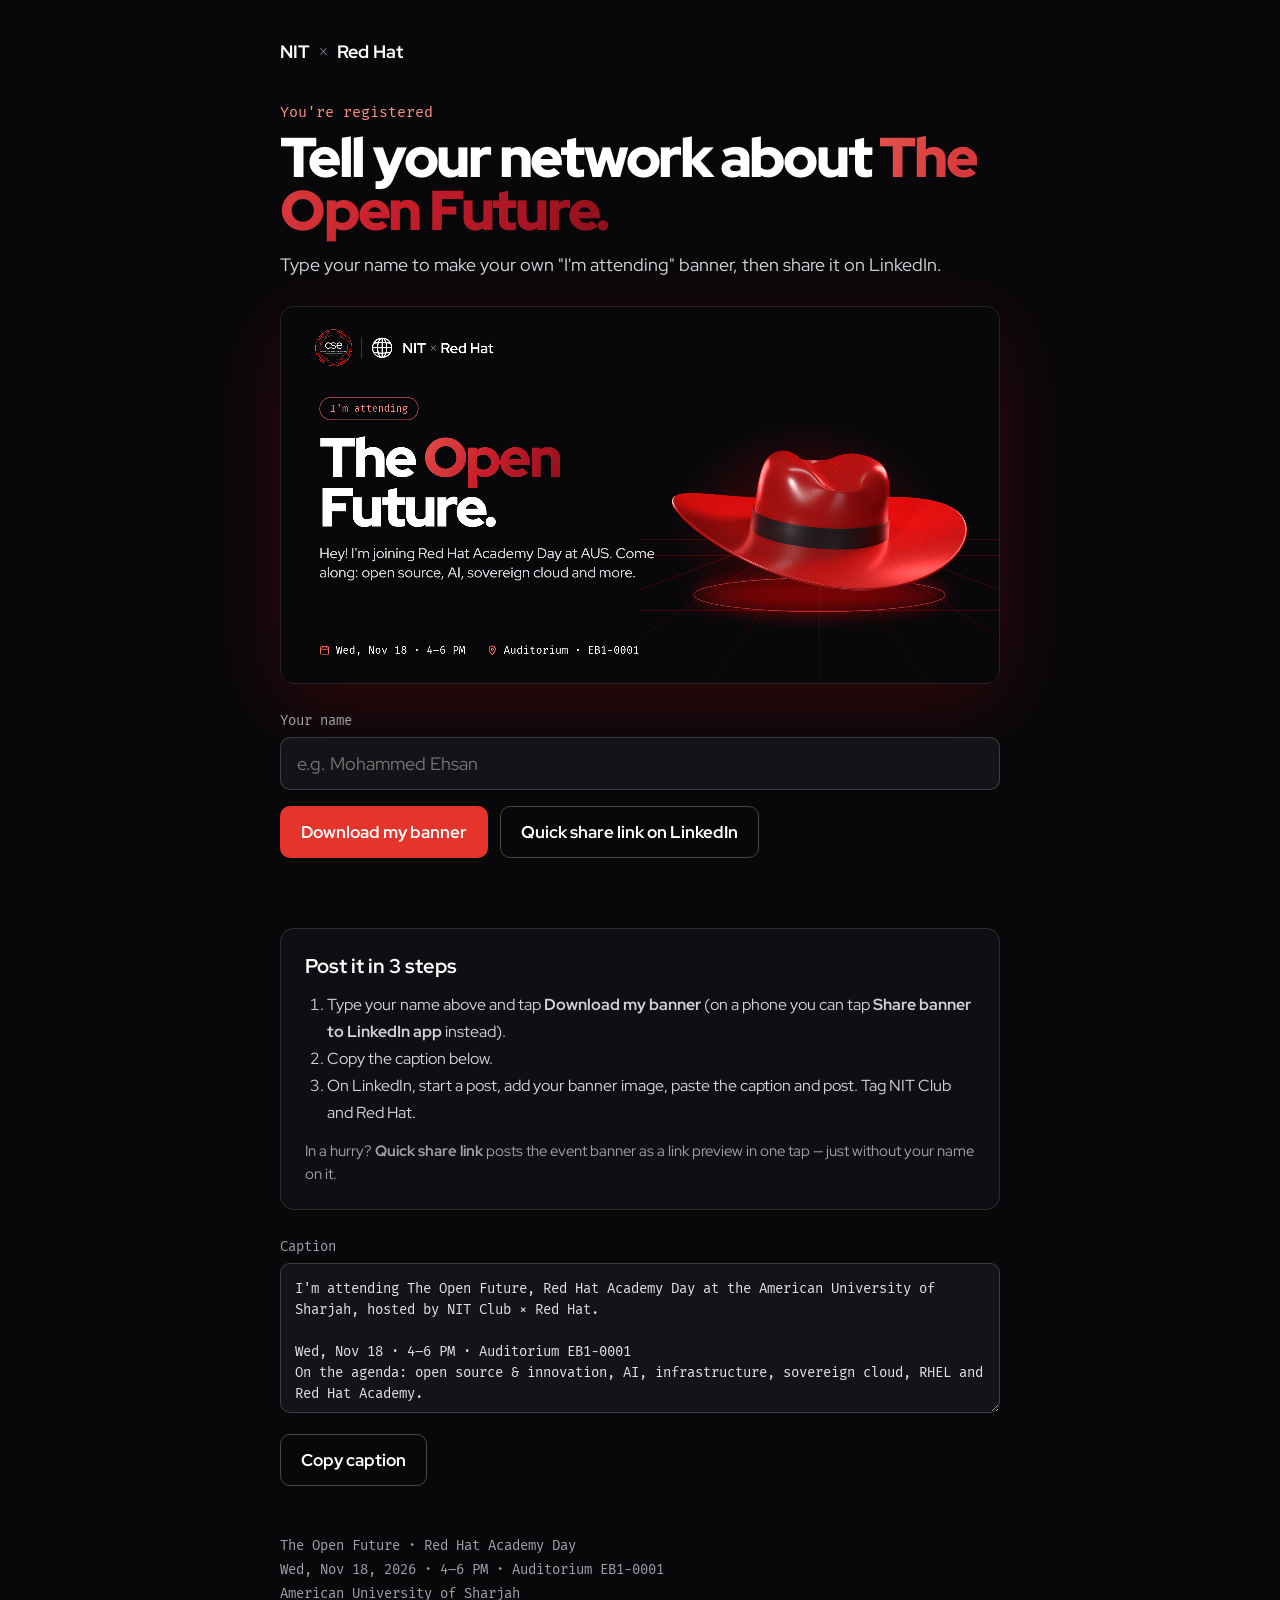
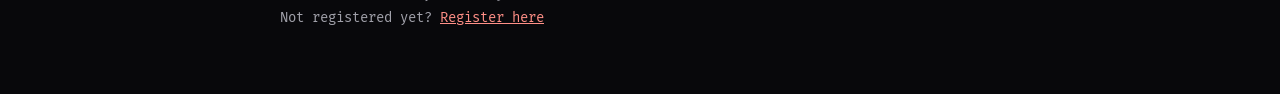
==== pages/the-open-future/index.html @ d4b309a4 "Add The Open Future LinkedIn share page Standalone page at /the-open-future/ with a personalised 'I'" ====
<!doctype html>
<html lang="en">
<head>
<meta charset="utf-8">
<meta name="viewport" content="width=device-width, initial-scale=1">
<title>I'm attending The Open Future at AUS</title>
<meta name="description" content="Red Hat Academy Day at the American University of Sharjah, hosted by NIT Club × Red Hat. Wed, Nov 18, 4–6 PM, Auditorium EB1-0001.">
<meta property="og:type" content="website">
<meta property="og:url" content="https://3hsann.github.io/idea-notebook/the-open-future/">
<meta property="og:title" content="I'm attending The Open Future at AUS">
<meta property="og:description" content="Red Hat Academy Day, hosted by NIT Club × Red Hat. Wed, Nov 18 · 4–6 PM · Auditorium EB1-0001, American University of Sharjah.">
<meta property="og:image" content="https://3hsann.github.io/idea-notebook/the-open-future/banner.png">
<meta property="og:image:width" content="1200">
<meta property="og:image:height" content="627">
<meta property="og:image:alt" content="The Open Future — I'm attending banner with a red fedora">
<meta name="twitter:card" content="summary_large_image">
<meta name="twitter:image" content="https://3hsann.github.io/idea-notebook/the-open-future/banner.png">
<link rel="icon" href="hat.png">
<style>
@font-face{font-family:'Red Hat Display';src:url(fonts/red-hat-display-latin-400-normal.woff2) format('woff2');font-weight:400;font-display:swap}
@font-face{font-family:'Red Hat Display';src:url(fonts/red-hat-display-latin-500-normal.woff2) format('woff2');font-weight:500;font-display:swap}
@font-face{font-family:'Red Hat Display';src:url(fonts/red-hat-display-latin-700-normal.woff2) format('woff2');font-weight:700;font-display:swap}
@font-face{font-family:'Red Hat Display';src:url(fonts/red-hat-display-latin-900-normal.woff2) format('woff2');font-weight:900;font-display:swap}
@font-face{font-family:'Fira Mono';src:url(fonts/fira-mono-latin-400-normal.woff2) format('woff2');font-weight:400;font-display:swap}
*{box-sizing:border-box}
body{margin:0;background:#08080B;color:#FFFFFF;font-family:'Red Hat Display',system-ui,sans-serif;-webkit-font-smoothing:antialiased}
main{max-width:760px;margin:0 auto;padding:40px 20px 64px}
.brand{font-weight:700;font-size:18px;display:flex;gap:8px;align-items:center}
.brand span{color:#71717A;font-weight:400}
.kicker{font-family:'Fira Mono',monospace;color:#FF8F87;font-size:15px;margin:40px 0 10px}
h1{font-size:clamp(36px,7vw,56px);font-weight:900;letter-spacing:-0.04em;line-height:0.95;margin:0 0 14px}
h1 em{font-style:normal;background:linear-gradient(120deg,#E5534B,#C81E2B 50%,#8E0F1C);-webkit-background-clip:text;background-clip:text;color:transparent}
p.lead{color:#D4D4D8;font-size:18px;line-height:1.5;margin:0 0 28px}
.preview{border-radius:14px;overflow:hidden;border:1px solid rgba(255,255,255,0.12);box-shadow:0 20px 80px rgba(238,0,0,0.18)}
canvas{display:block;width:100%;height:auto}
label{display:block;font-family:'Fira Mono',monospace;font-size:14px;color:#A1A1AA;margin:28px 0 8px}
input[type=text]{width:100%;font:inherit;font-size:18px;color:#fff;background:#141418;border:1px solid rgba(255,255,255,0.18);border-radius:10px;padding:14px 16px;min-height:52px}
input[type=text]:focus{outline:2px solid #FF6B63;outline-offset:1px;border-color:transparent}
.row{display:flex;flex-wrap:wrap;gap:12px;margin-top:16px}
button,.btn{font:inherit;font-size:17px;font-weight:700;border-radius:10px;padding:14px 20px;min-height:52px;cursor:pointer;display:inline-flex;align-items:center;gap:10px;text-decoration:none;border:1px solid transparent}
.primary{background:#E5342B;color:#fff}
.primary:hover{background:#C81E2B}
.linkedin{background:#0A66C2;color:#fff}
.linkedin:hover{background:#004182}
.ghost{background:transparent;color:#fff;border-color:rgba(255,255,255,0.25)}
.ghost:hover{border-color:#fff}
.steps{margin:40px 0 0;padding:24px;border:1px solid rgba(255,255,255,0.12);border-radius:14px;background:#0F0F13}
.steps h2{font-size:20px;margin:0 0 12px}
.steps ol{margin:0;padding-left:22px;color:#D4D4D8;line-height:1.7;font-size:16px}
textarea{width:100%;font-family:'Fira Mono',monospace;font-size:14px;line-height:1.5;color:#E4E4E7;background:#141418;border:1px solid rgba(255,255,255,0.18);border-radius:10px;padding:14px;min-height:150px;resize:vertical}
.status{font-family:'Fira Mono',monospace;font-size:14px;color:#8BE38B;min-height:20px;margin-top:10px}
footer{margin-top:48px;font-family:'Fira Mono',monospace;font-size:14px;color:#A1A1AA;line-height:1.7}
footer a{color:#FF8F87}
[hidden]{display:none!important}
</style>
</head>
<body>
<main>
<div class="brand">NIT <span>×</span> Red Hat</div>

<div class="kicker">You're registered</div>
<h1>Tell your network about <em>The Open Future.</em></h1>
<p class="lead">Type your name to make your own "I'm attending" banner, then share it on LinkedIn.</p>

<div class="preview"><canvas id="c" width="2400" height="1254" role="img" aria-label="Your personalised I'm attending banner"></canvas></div>

<label for="name">Your name</label>
<input id="name" type="text" maxlength="32" placeholder="e.g. Mohammed Ehsan" autocomplete="name">

<div class="row">
<button class="primary" id="download" type="button">Download my banner</button>
<button class="linkedin" id="shareFile" type="button" hidden>Share banner to LinkedIn app</button>
<a class="btn ghost" id="shareLink" target="_blank" rel="noopener">Quick share link on LinkedIn</a>
</div>
<div class="status" id="status" role="status"></div>

<div class="steps">
<h2>Post it in 3 steps</h2>
<ol>
<li>Type your name above and tap <strong>Download my banner</strong> (on a phone you can tap <strong>Share banner to LinkedIn app</strong> instead).</li>
<li>Copy the caption below.</li>
<li>On LinkedIn, start a post, add your banner image, paste the caption and post. Tag NIT Club and Red Hat.</li>
</ol>
<p style="color:#A1A1AA;font-size:15px;line-height:1.5;margin:14px 0 0">In a hurry? <strong>Quick share link</strong> posts the event banner as a link preview in one tap — just without your name on it.</p>
</div>

<label for="caption">Caption</label>
<textarea id="caption" readonly></textarea>
<div class="row"><button class="ghost" id="copy" type="button">Copy caption</button></div>

<footer>
The Open Future · Red Hat Academy Day<br>
Wed, Nov 18, 2026 · 4–6 PM · Auditorium EB1-0001<br>
American University of Sharjah<br>
Not registered yet? <a href="https://docs.google.com/forms/d/e/1FAIpQLSfg8DM-PyN-k5XXdf4fC391U05FJNCB3QnEguq8c90MHfIC1Q/viewform">Register here</a>
</footer>
</main>

<script>
(function(){
  var PAGE = 'https://3hsann.github.io/idea-notebook/the-open-future/';
  var FORM = 'https://docs.google.com/forms/d/e/1FAIpQLSfg8DM-PyN-k5XXdf4fC391U05FJNCB3QnEguq8c90MHfIC1Q/viewform';
  var c = document.getElementById('c'), ctx = c.getContext('2d');
  var input = document.getElementById('name');
  var status = document.getElementById('status');
  var base = new Image();
  base.src = 'banner-base@2x.png';

  function pillText(){
    var n = input.value.trim().replace(/\s+/g,' ');
    return n ? n + ' is attending' : "I'm attending";
  }
  function roundRect(x,y,w,h,r){
    ctx.beginPath();
    ctx.moveTo(x+r,y); ctx.lineTo(x+w-r,y); ctx.arc(x+w-r,y+r,r,-Math.PI/2,0);
    ctx.lineTo(x+w,y+h-r); ctx.arc(x+w-r,y+h-r,r,0,Math.PI/2);
    ctx.lineTo(x+r,y+h); ctx.arc(x+r,y+h-r,r,Math.PI/2,Math.PI);
    ctx.lineTo(x,y+r); ctx.arc(x+r,y+r,r,Math.PI,1.5*Math.PI); ctx.closePath();
  }
  function draw(){
    if(!base.complete || !base.naturalWidth) return;
    ctx.clearRect(0,0,c.width,c.height);
    ctx.drawImage(base,0,0,c.width,c.height);
    var t = pillText();
    ctx.font = '34px "Fira Mono", monospace';
    var w = ctx.measureText(t).width + 72, h = 78, x = 128, y = 300;
    roundRect(x+1.5,y+1.5,w-3,h-3,(h-3)/2);
    ctx.lineWidth = 3; ctx.strokeStyle = 'rgba(255,107,99,0.6)'; ctx.stroke();
    ctx.fillStyle = '#FF8F87'; ctx.textBaseline = 'middle';
    ctx.fillText(t, x+36, y+h/2+1);
    updateCaption();
  }
  function updateCaption(){
    var n = input.value.trim();
    document.getElementById('caption').value =
      "I'm attending The Open Future, Red Hat Academy Day at the American University of Sharjah, hosted by NIT Club × Red Hat.\n\n" +
      "Wed, Nov 18 · 4–6 PM · Auditorium EB1-0001\n" +
      "On the agenda: open source & innovation, AI, infrastructure, sovereign cloud, RHEL and Red Hat Academy.\n\n" +
      "Want to join? Register here: " + FORM + "\n\n#RedHat #OpenSource #AUS #NITClub";
  }
  function fileName(){
    var n = input.value.trim().replace(/[^\w\- ]+/g,'').replace(/\s+/g,'-');
    return 'the-open-future' + (n ? '-' + n : '') + '.png';
  }
  function toBlob(){ return new Promise(function(res){ c.toBlob(res,'image/png'); }); }

  document.getElementById('download').addEventListener('click', function(){
    toBlob().then(function(b){
      var a = document.createElement('a');
      a.href = URL.createObjectURL(b); a.download = fileName();
      document.body.appendChild(a); a.click(); a.remove();
      setTimeout(function(){ URL.revokeObjectURL(a.href); }, 2000);
      status.textContent = 'Banner downloaded. Next: copy the caption and post on LinkedIn.';
    });
  });

  var shareBtn = document.getElementById('shareFile');
  try {
    var probe = new File([new Blob(['x'],{type:'image/png'})],'x.png',{type:'image/png'});
    if (navigator.canShare && navigator.canShare({files:[probe]})) shareBtn.hidden = false;
  } catch(e) {}
  shareBtn.addEventListener('click', function(){
    toBlob().then(function(b){
      var f = new File([b], fileName(), {type:'image/png'});
      return navigator.share({files:[f], text: document.getElementById('caption').value});
    }).then(function(){ status.textContent = 'Shared. Pick LinkedIn in the share sheet if you haven’t.'; })
      .catch(function(){});
  });

  document.getElementById('shareLink').href =
    'https://www.linkedin.com/sharing/share-offsite/?url=' + encodeURIComponent(PAGE);

  document.getElementById('copy').addEventListener('click', function(){
    var ta = document.getElementById('caption');
    (navigator.clipboard ? navigator.clipboard.writeText(ta.value) : Promise.reject())
      .then(function(){ status.textContent = 'Caption copied.'; })
      .catch(function(){ ta.select(); document.execCommand('copy'); status.textContent = 'Caption copied.'; });
  });

  input.addEventListener('input', draw);
  var ready = (document.fonts && document.fonts.load) ? document.fonts.load('34px "Fira Mono"') : Promise.resolve();
  base.onload = function(){ ready.then(draw, draw); };
  if (base.complete) ready.then(draw, draw);
  updateCaption();
})();
</script>
</body>
</html>
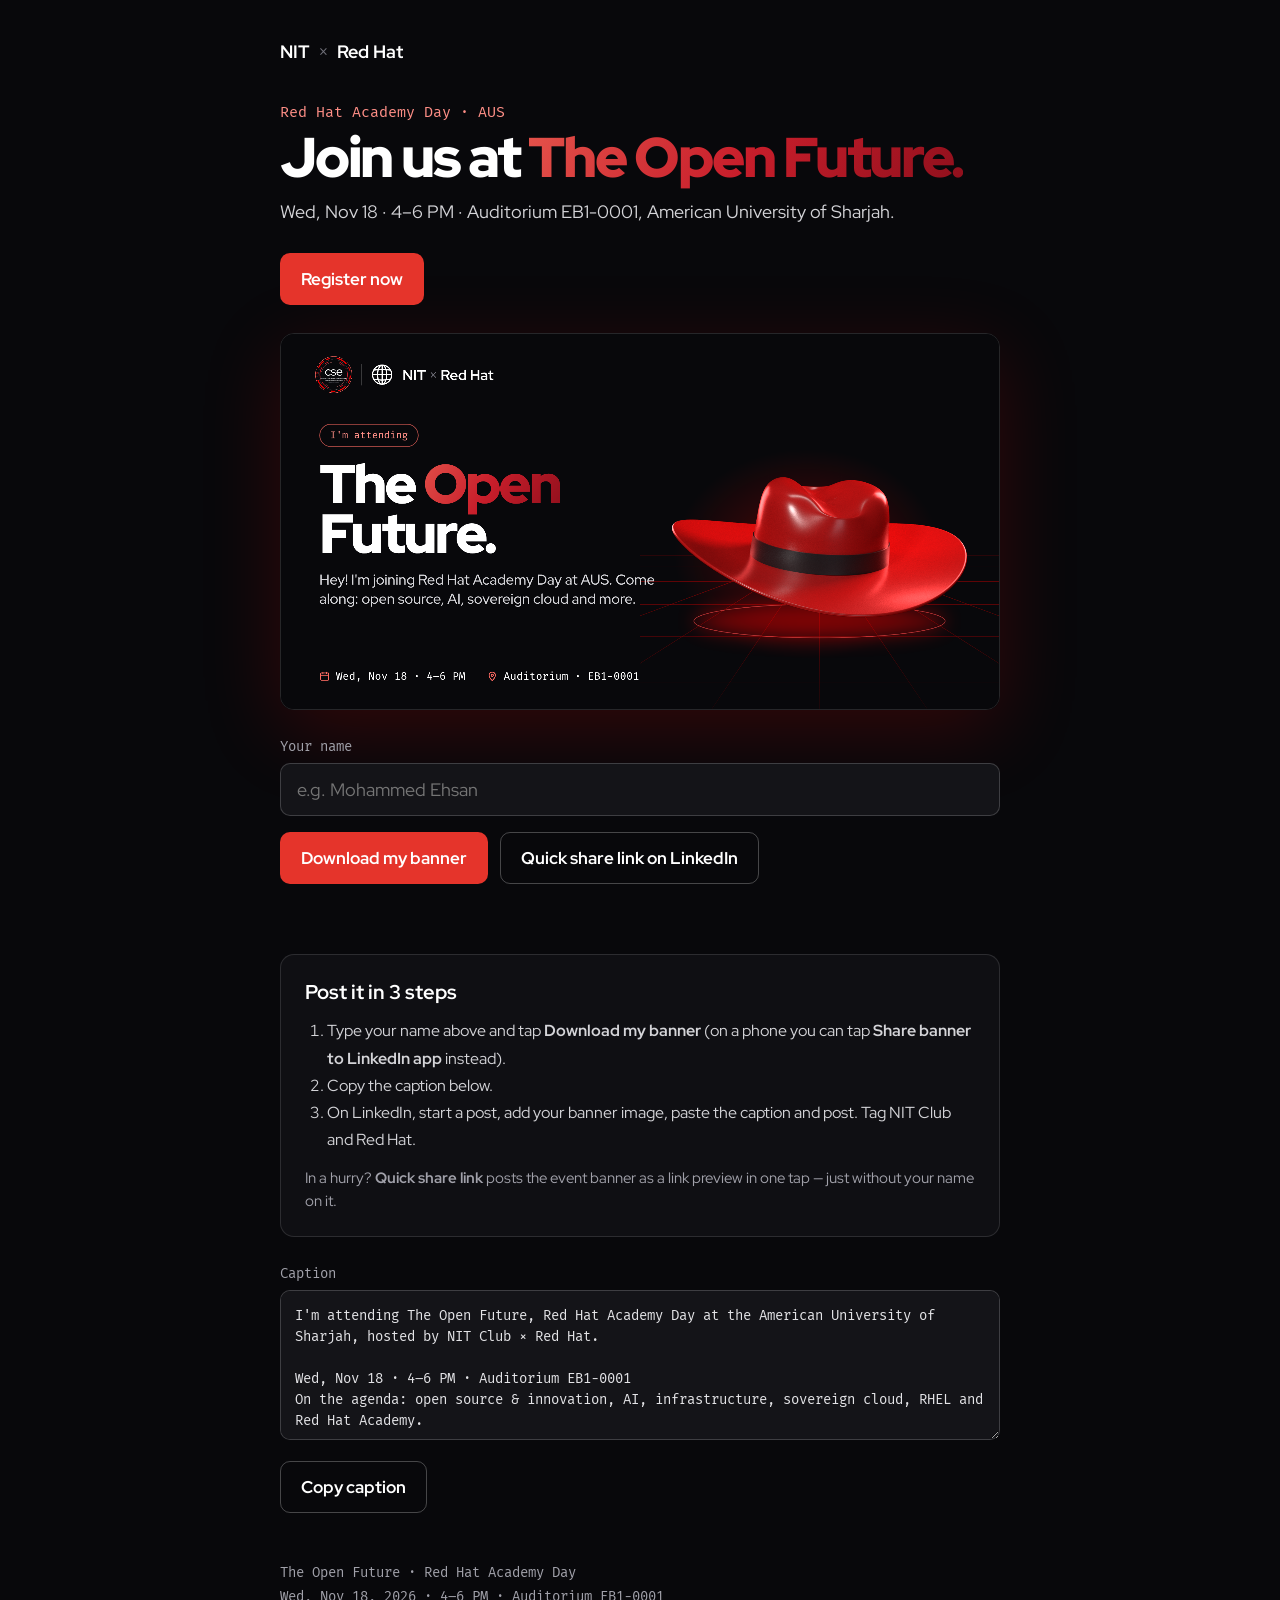
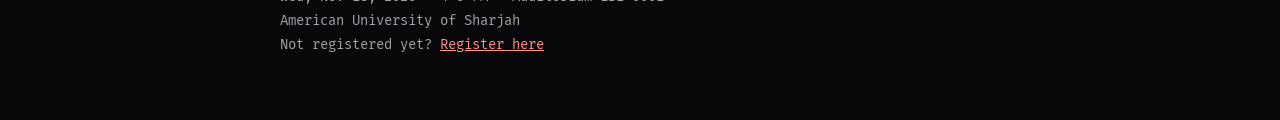
==== commit e6605ee7: "Add custom registration page for The Open Future register/ posts the five answers straight to the Go" ====
--- a/pages/the-open-future/index.html
+++ b/pages/the-open-future/index.html
@@ -58,9 +58,10 @@
 <main>
 <div class="brand">NIT <span>×</span> Red Hat</div>
 
-<div class="kicker">You're registered</div>
-<h1>Tell your network about <em>The Open Future.</em></h1>
-<p class="lead">Type your name to make your own "I'm attending" banner, then share it on LinkedIn.</p>
+<div class="kicker" id="kicker">Red Hat Academy Day · AUS</div>
+<h1 id="headline">Join us at <em>The Open Future.</em></h1>
+<p class="lead" id="lead">Wed, Nov 18 · 4–6 PM · Auditorium EB1-0001, American University of Sharjah.</p>
+<div class="row" id="registerRow" style="margin:0 0 28px"><a class="btn primary" href="register/">Register now</a></div>
 
 <div class="preview"><canvas id="c" width="2400" height="1254" role="img" aria-label="Your personalised I'm attending banner"></canvas></div>
 
@@ -92,14 +93,15 @@
 The Open Future · Red Hat Academy Day<br>
 Wed, Nov 18, 2026 · 4–6 PM · Auditorium EB1-0001<br>
 American University of Sharjah<br>
-Not registered yet? <a href="https://docs.google.com/forms/d/e/1FAIpQLSfg8DM-PyN-k5XXdf4fC391U05FJNCB3QnEguq8c90MHfIC1Q/viewform">Register here</a>
+Not registered yet? <a href="register/">Register here</a>
 </footer>
 </main>
 
 <script>
 (function(){
   var PAGE = 'https://3hsann.github.io/idea-notebook/the-open-future/';
-  var FORM = 'https://docs.google.com/forms/d/e/1FAIpQLSfg8DM-PyN-k5XXdf4fC391U05FJNCB3QnEguq8c90MHfIC1Q/viewform';
+  var FORM = PAGE + 'register/';
+  var params = new URLSearchParams(location.search);
   var c = document.getElementById('c'), ctx = c.getContext('2d');
   var input = document.getElementById('name');
   var status = document.getElementById('status');
@@ -177,6 +179,13 @@
       .catch(function(){ ta.select(); document.execCommand('copy'); status.textContent = 'Caption copied.'; });
   });
 
+  if (params.get('name')) input.value = params.get('name').slice(0, 32);
+  if (params.get('registered') === '1') {
+    document.getElementById('kicker').textContent = 'You\u2019re registered \u2014 see you there';
+    document.getElementById('headline').innerHTML = 'Tell your network about <em>The Open Future.</em>';
+    document.getElementById('lead').textContent = 'Your banner is ready below. Download it or share it straight to LinkedIn.';
+    document.getElementById('registerRow').hidden = true;
+  }
   input.addEventListener('input', draw);
   var ready = (document.fonts && document.fonts.load) ? document.fonts.load('34px "Fira Mono"') : Promise.resolve();
   base.onload = function(){ ready.then(draw, draw); };
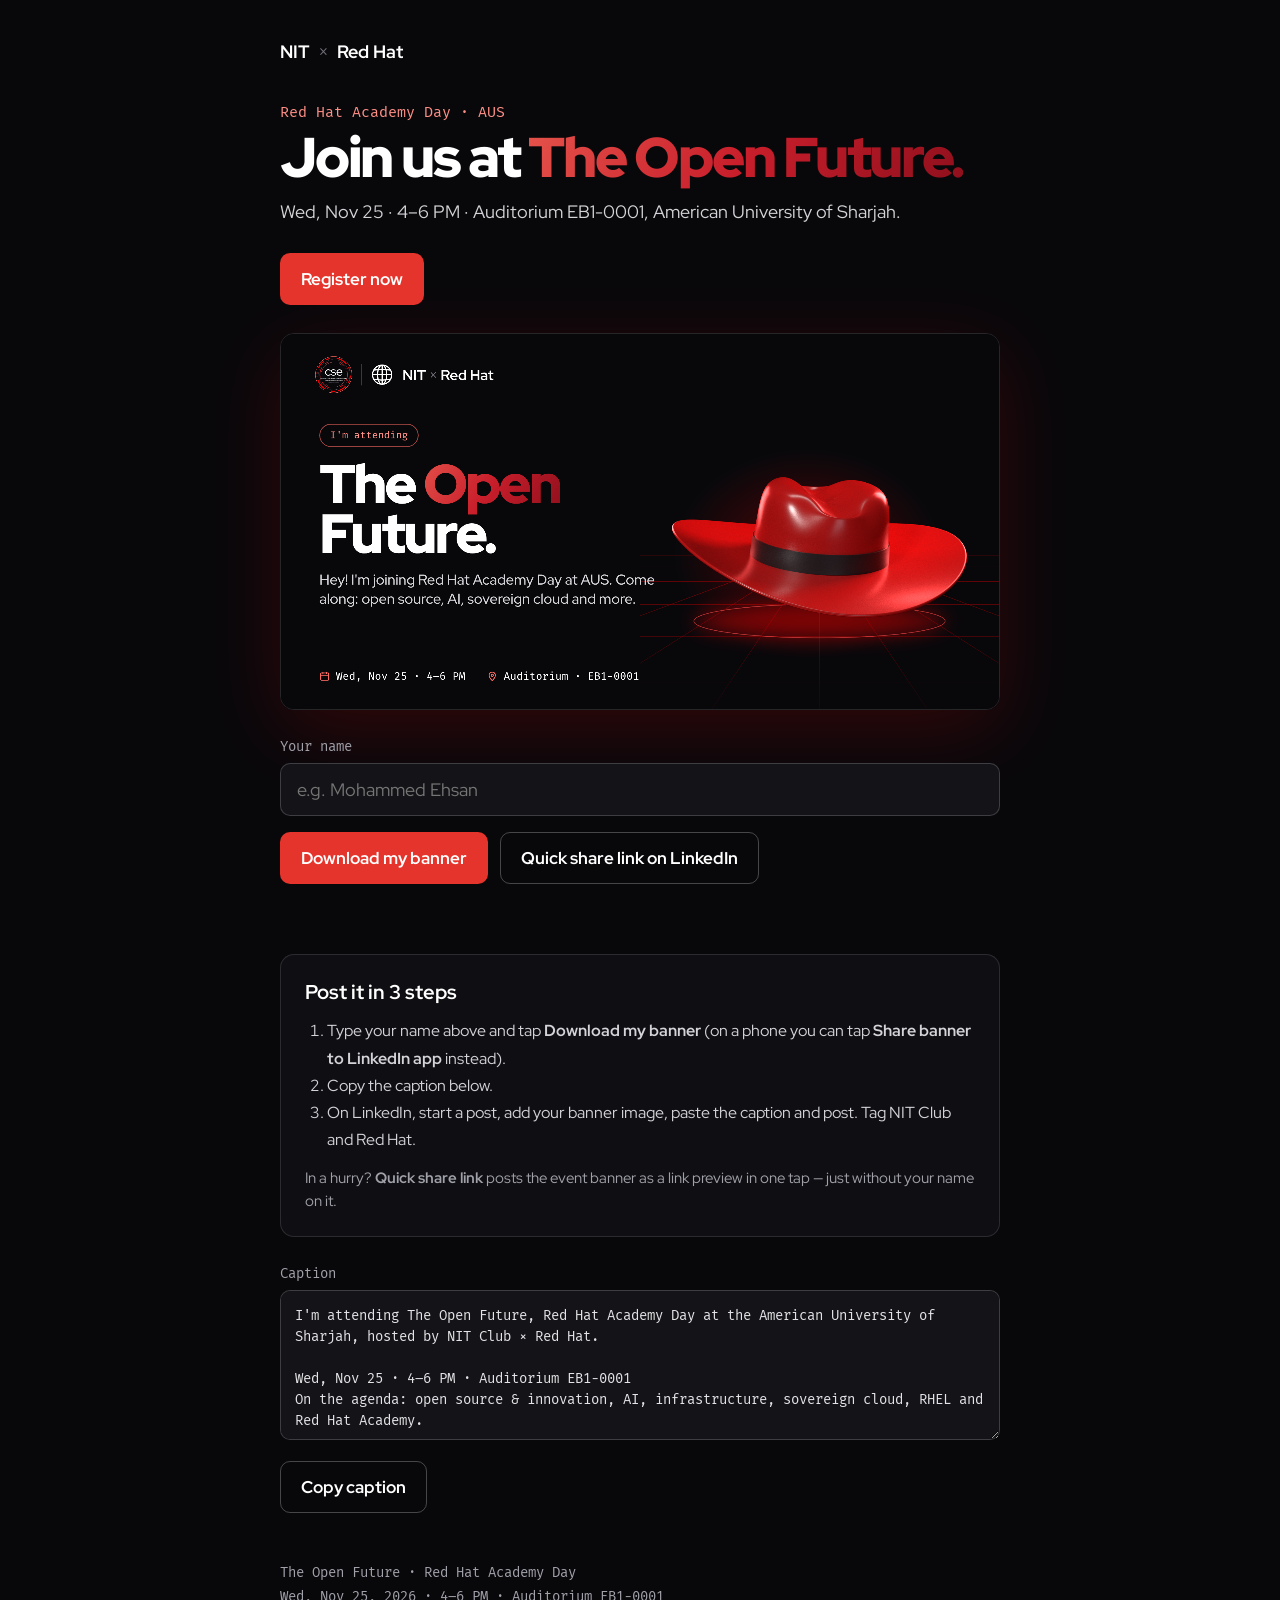
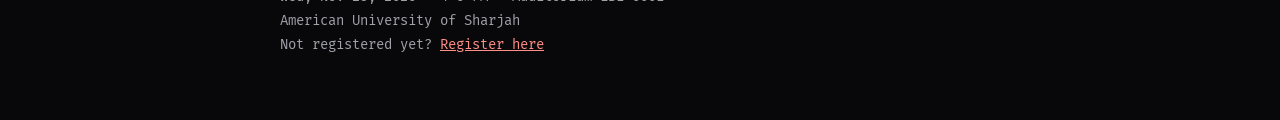
==== commit caa07c2a: "Move The Open Future event date to Wed, Nov 25 Updates the share page, registration page, caption an" ====
--- a/pages/the-open-future/index.html
+++ b/pages/the-open-future/index.html
@@ -4,11 +4,11 @@
 <meta charset="utf-8">
 <meta name="viewport" content="width=device-width, initial-scale=1">
 <title>I'm attending The Open Future at AUS</title>
-<meta name="description" content="Red Hat Academy Day at the American University of Sharjah, hosted by NIT Club × Red Hat. Wed, Nov 18, 4–6 PM, Auditorium EB1-0001.">
+<meta name="description" content="Red Hat Academy Day at the American University of Sharjah, hosted by NIT Club × Red Hat. Wed, Nov 25, 4–6 PM, Auditorium EB1-0001.">
 <meta property="og:type" content="website">
 <meta property="og:url" content="https://3hsann.github.io/idea-notebook/the-open-future/">
 <meta property="og:title" content="I'm attending The Open Future at AUS">
-<meta property="og:description" content="Red Hat Academy Day, hosted by NIT Club × Red Hat. Wed, Nov 18 · 4–6 PM · Auditorium EB1-0001, American University of Sharjah.">
+<meta property="og:description" content="Red Hat Academy Day, hosted by NIT Club × Red Hat. Wed, Nov 25 · 4–6 PM · Auditorium EB1-0001, American University of Sharjah.">
 <meta property="og:image" content="https://3hsann.github.io/idea-notebook/the-open-future/banner.png">
 <meta property="og:image:width" content="1200">
 <meta property="og:image:height" content="627">
@@ -60,7 +60,7 @@
 
 <div class="kicker" id="kicker">Red Hat Academy Day · AUS</div>
 <h1 id="headline">Join us at <em>The Open Future.</em></h1>
-<p class="lead" id="lead">Wed, Nov 18 · 4–6 PM · Auditorium EB1-0001, American University of Sharjah.</p>
+<p class="lead" id="lead">Wed, Nov 25 · 4–6 PM · Auditorium EB1-0001, American University of Sharjah.</p>
 <div class="row" id="registerRow" style="margin:0 0 28px"><a class="btn primary" href="register/">Register now</a></div>
 
 <div class="preview"><canvas id="c" width="2400" height="1254" role="img" aria-label="Your personalised I'm attending banner"></canvas></div>
@@ -91,7 +91,7 @@
 
 <footer>
 The Open Future · Red Hat Academy Day<br>
-Wed, Nov 18, 2026 · 4–6 PM · Auditorium EB1-0001<br>
+Wed, Nov 25, 2026 · 4–6 PM · Auditorium EB1-0001<br>
 American University of Sharjah<br>
 Not registered yet? <a href="register/">Register here</a>
 </footer>
@@ -136,7 +136,7 @@
     var n = input.value.trim();
     document.getElementById('caption').value =
       "I'm attending The Open Future, Red Hat Academy Day at the American University of Sharjah, hosted by NIT Club × Red Hat.\n\n" +
-      "Wed, Nov 18 · 4–6 PM · Auditorium EB1-0001\n" +
+      "Wed, Nov 25 · 4–6 PM · Auditorium EB1-0001\n" +
       "On the agenda: open source & innovation, AI, infrastructure, sovereign cloud, RHEL and Red Hat Academy.\n\n" +
       "Want to join? Register here: " + FORM + "\n\n#RedHat #OpenSource #AUS #NITClub";
   }
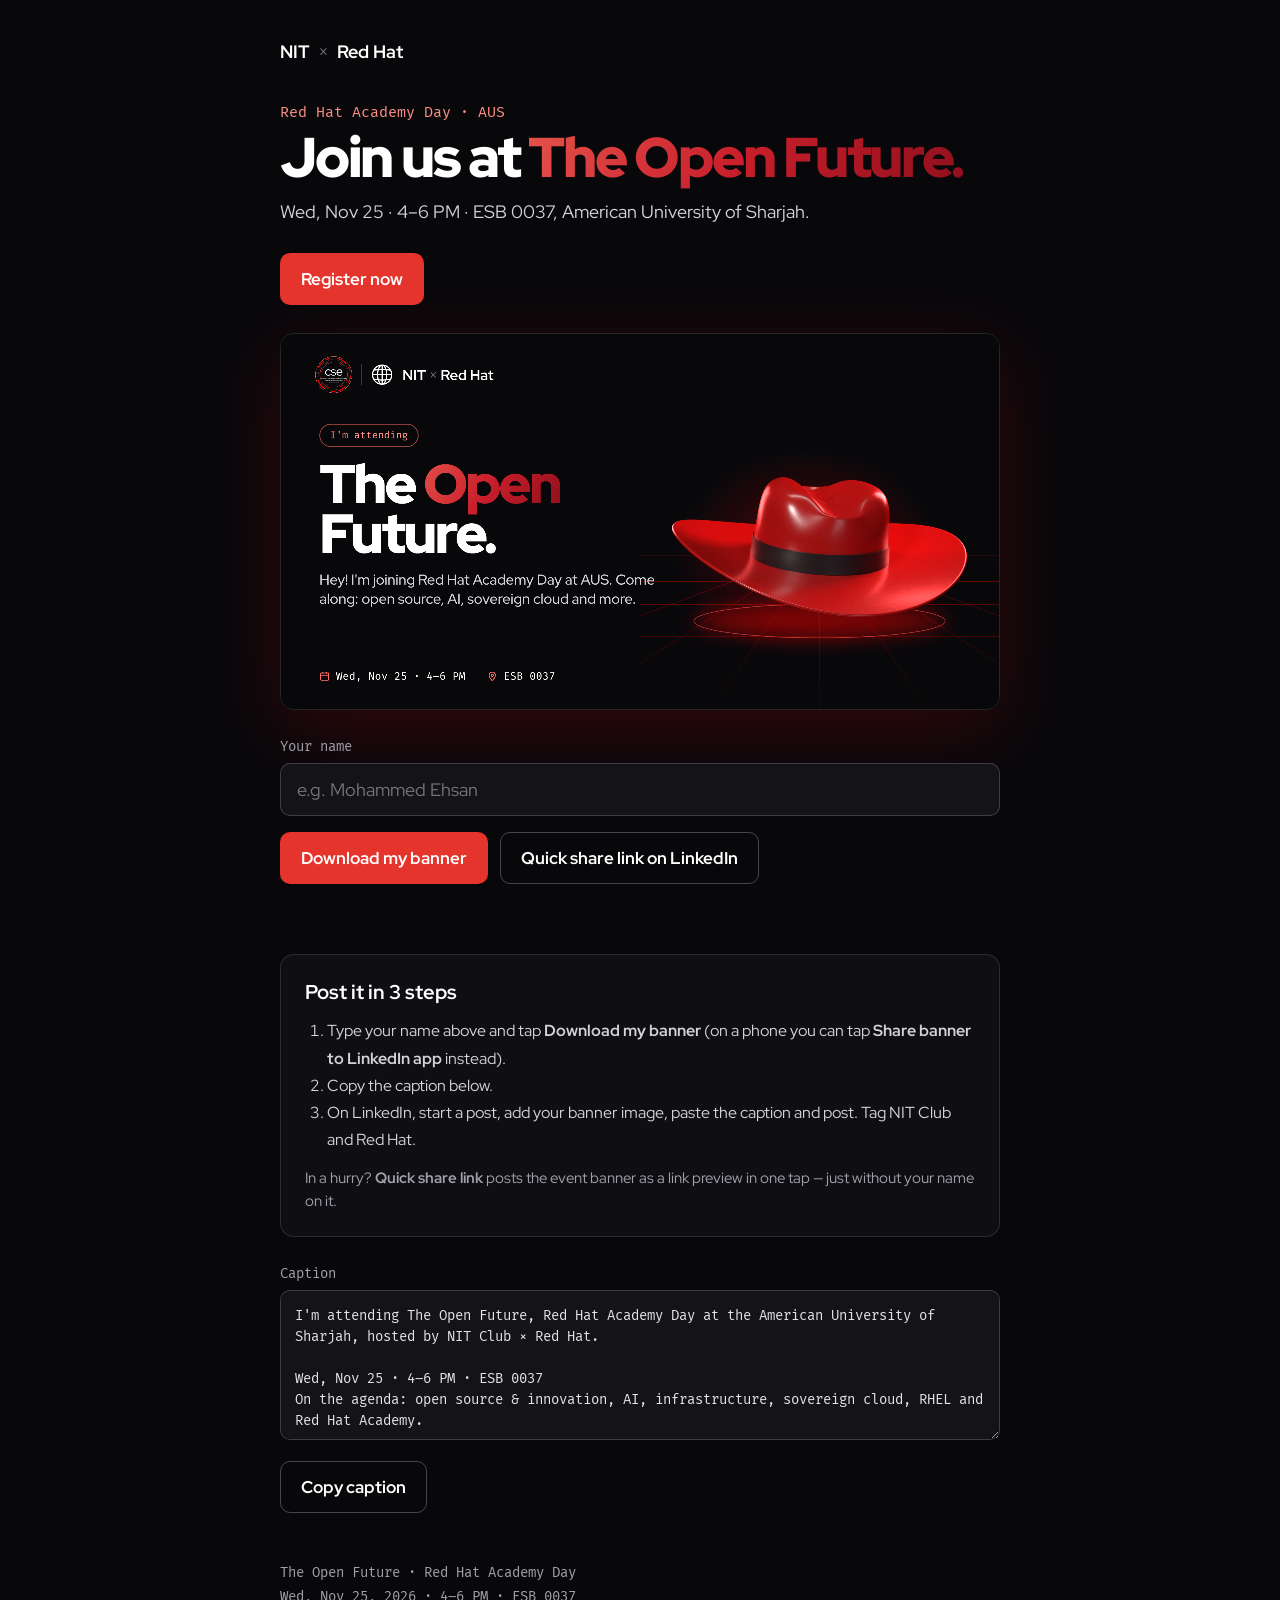
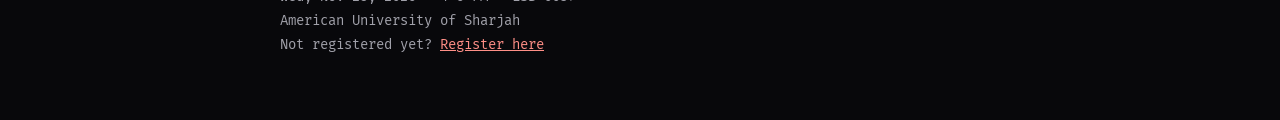
==== commit dfef7b6f: "Move The Open Future venue to ESB 0037 Co-Authored-By: Claude Opus 5.5 <noreply@anthropic.com> Claud" ====
--- a/pages/the-open-future/index.html
+++ b/pages/the-open-future/index.html
@@ -4,11 +4,11 @@
 <meta charset="utf-8">
 <meta name="viewport" content="width=device-width, initial-scale=1">
 <title>I'm attending The Open Future at AUS</title>
-<meta name="description" content="Red Hat Academy Day at the American University of Sharjah, hosted by NIT Club × Red Hat. Wed, Nov 25, 4–6 PM, Auditorium EB1-0001.">
+<meta name="description" content="Red Hat Academy Day at the American University of Sharjah, hosted by NIT Club × Red Hat. Wed, Nov 25, 4–6 PM, ESB 0037.">
 <meta property="og:type" content="website">
 <meta property="og:url" content="https://3hsann.github.io/idea-notebook/the-open-future/">
 <meta property="og:title" content="I'm attending The Open Future at AUS">
-<meta property="og:description" content="Red Hat Academy Day, hosted by NIT Club × Red Hat. Wed, Nov 25 · 4–6 PM · Auditorium EB1-0001, American University of Sharjah.">
+<meta property="og:description" content="Red Hat Academy Day, hosted by NIT Club × Red Hat. Wed, Nov 25 · 4–6 PM · ESB 0037, American University of Sharjah.">
 <meta property="og:image" content="https://3hsann.github.io/idea-notebook/the-open-future/banner.png">
 <meta property="og:image:width" content="1200">
 <meta property="og:image:height" content="627">
@@ -60,7 +60,7 @@
 
 <div class="kicker" id="kicker">Red Hat Academy Day · AUS</div>
 <h1 id="headline">Join us at <em>The Open Future.</em></h1>
-<p class="lead" id="lead">Wed, Nov 25 · 4–6 PM · Auditorium EB1-0001, American University of Sharjah.</p>
+<p class="lead" id="lead">Wed, Nov 25 · 4–6 PM · ESB 0037, American University of Sharjah.</p>
 <div class="row" id="registerRow" style="margin:0 0 28px"><a class="btn primary" href="register/">Register now</a></div>
 
 <div class="preview"><canvas id="c" width="2400" height="1254" role="img" aria-label="Your personalised I'm attending banner"></canvas></div>
@@ -91,7 +91,7 @@
 
 <footer>
 The Open Future · Red Hat Academy Day<br>
-Wed, Nov 25, 2026 · 4–6 PM · Auditorium EB1-0001<br>
+Wed, Nov 25, 2026 · 4–6 PM · ESB 0037<br>
 American University of Sharjah<br>
 Not registered yet? <a href="register/">Register here</a>
 </footer>
@@ -136,7 +136,7 @@
     var n = input.value.trim();
     document.getElementById('caption').value =
       "I'm attending The Open Future, Red Hat Academy Day at the American University of Sharjah, hosted by NIT Club × Red Hat.\n\n" +
-      "Wed, Nov 25 · 4–6 PM · Auditorium EB1-0001\n" +
+      "Wed, Nov 25 · 4–6 PM · ESB 0037\n" +
       "On the agenda: open source & innovation, AI, infrastructure, sovereign cloud, RHEL and Red Hat Academy.\n\n" +
       "Want to join? Register here: " + FORM + "\n\n#RedHat #OpenSource #AUS #NITClub";
   }
